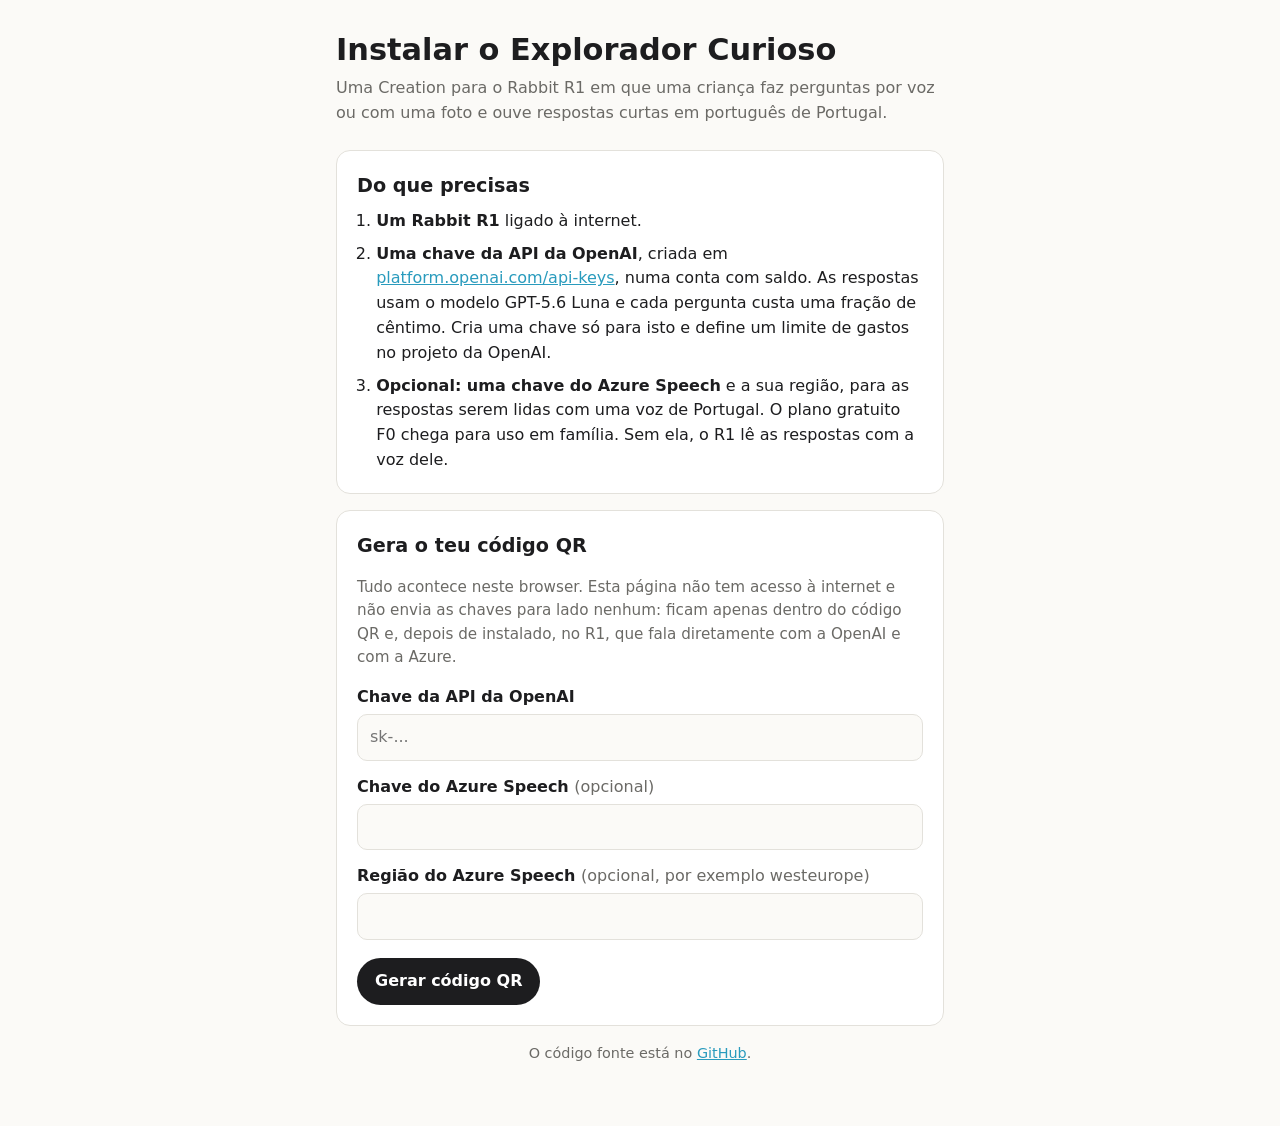
==== index.html @ 49c6844f "Kids Explorer: the R1 Creation and its own-key install page" ====
<!DOCTYPE html>
<html lang="pt-PT">
<head>
<meta charset="UTF-8" />
<meta http-equiv="refresh" content="0; url=install/" />
<title>Explorador Curioso</title>
</head>
<body>
<a href="install/">Instalar o Explorador Curioso no Rabbit R1</a>
</body>
</html>
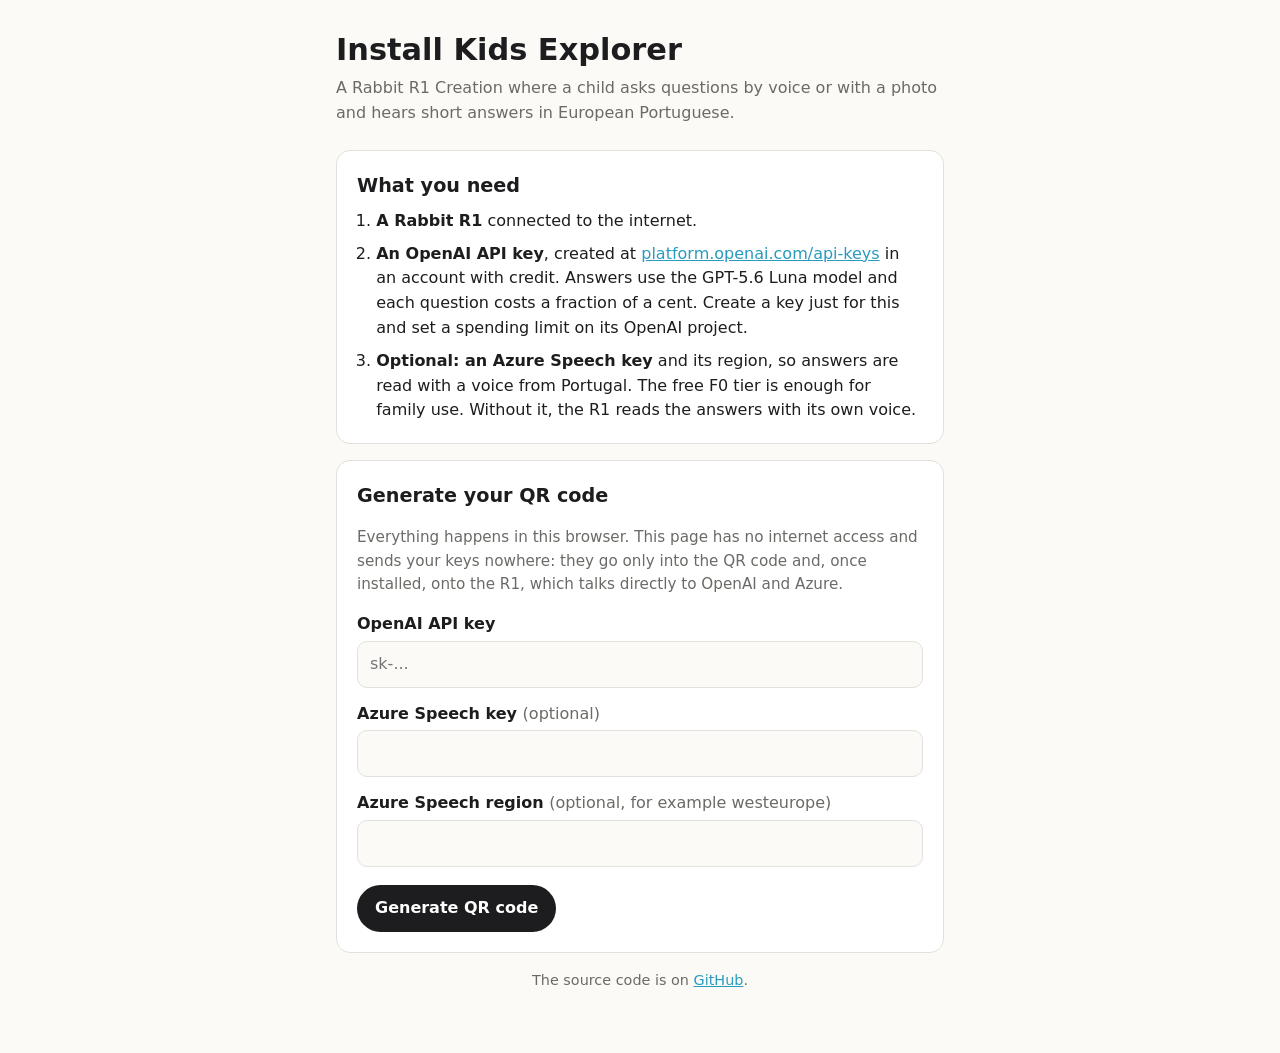
==== commit 519dc538: "Install page in English" ====
--- a/index.html
+++ b/index.html
@@ -1,11 +1,11 @@
 <!DOCTYPE html>
-<html lang="pt-PT">
+<html lang="en">
 <head>
 <meta charset="UTF-8" />
 <meta http-equiv="refresh" content="0; url=install/" />
-<title>Explorador Curioso</title>
+<title>Kids Explorer</title>
 </head>
 <body>
-<a href="install/">Instalar o Explorador Curioso no Rabbit R1</a>
+<a href="install/">Install Kids Explorer on the Rabbit R1</a>
 </body>
 </html>
